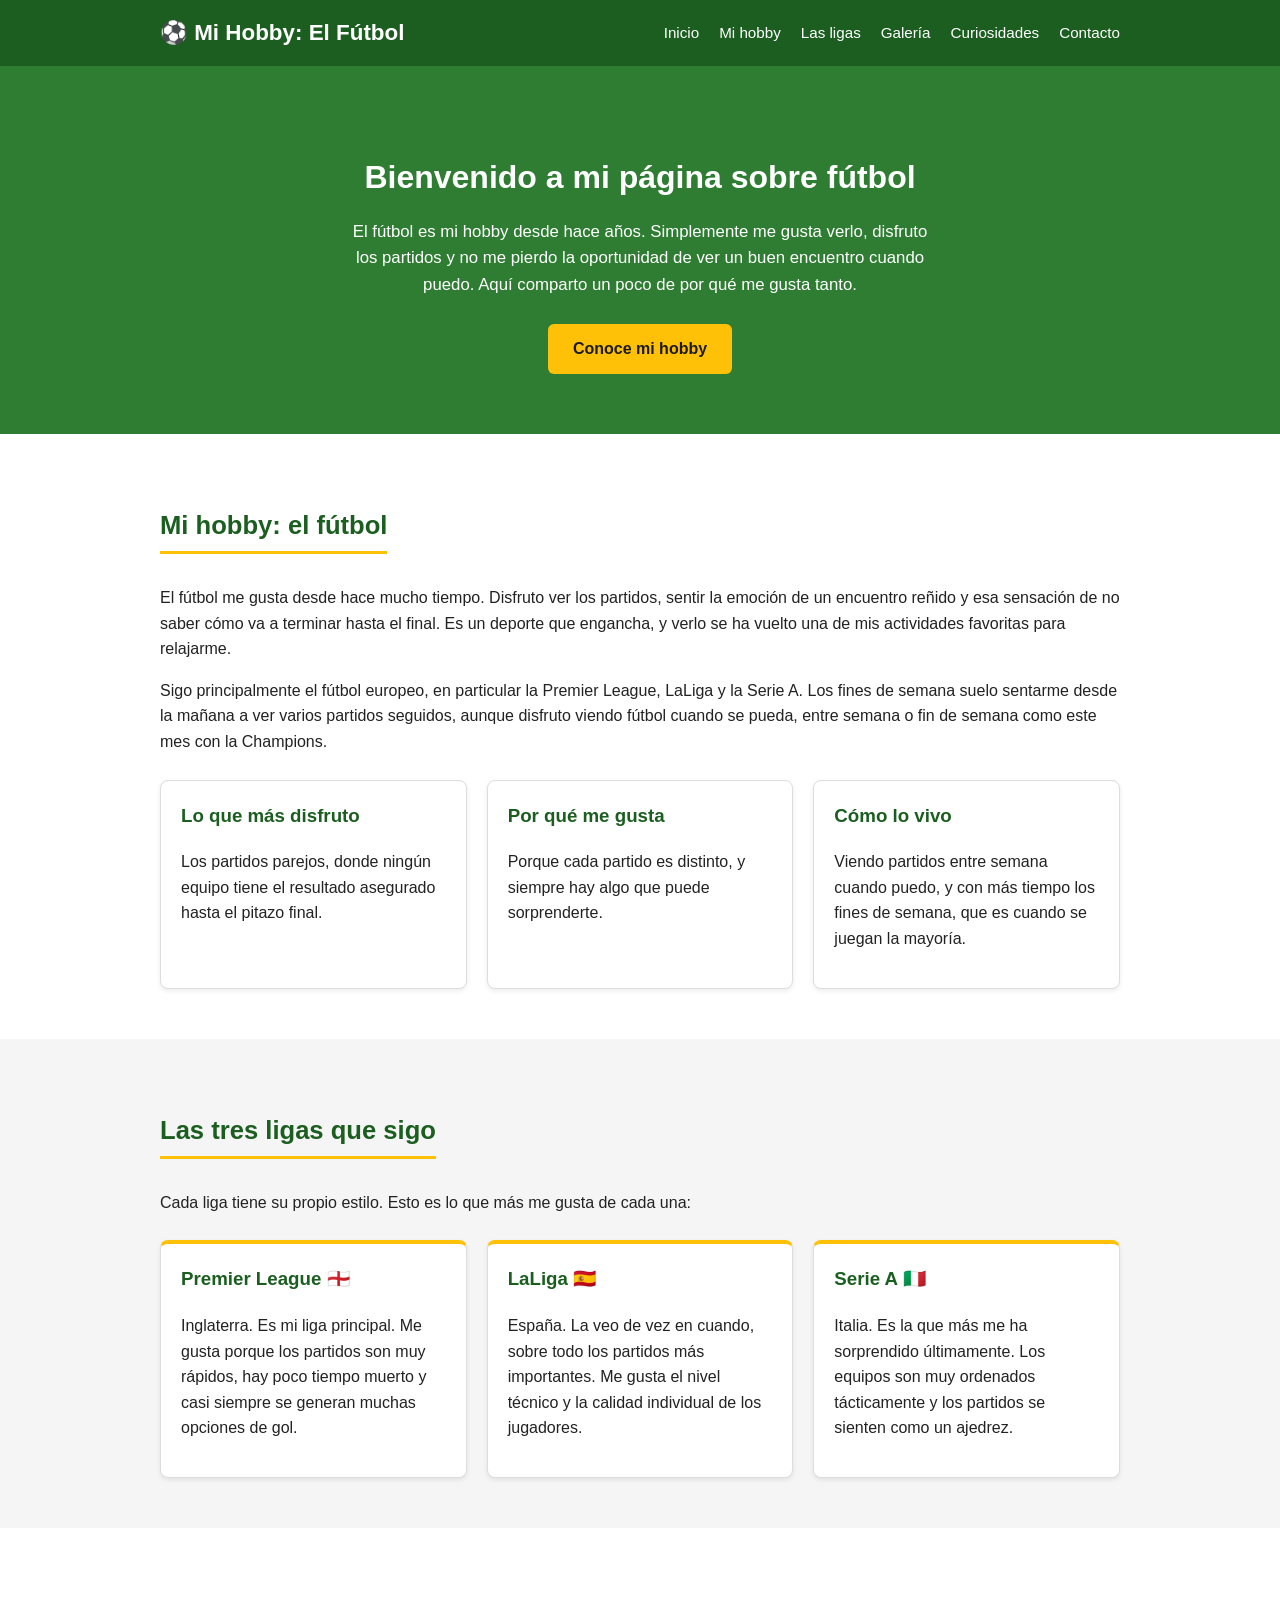
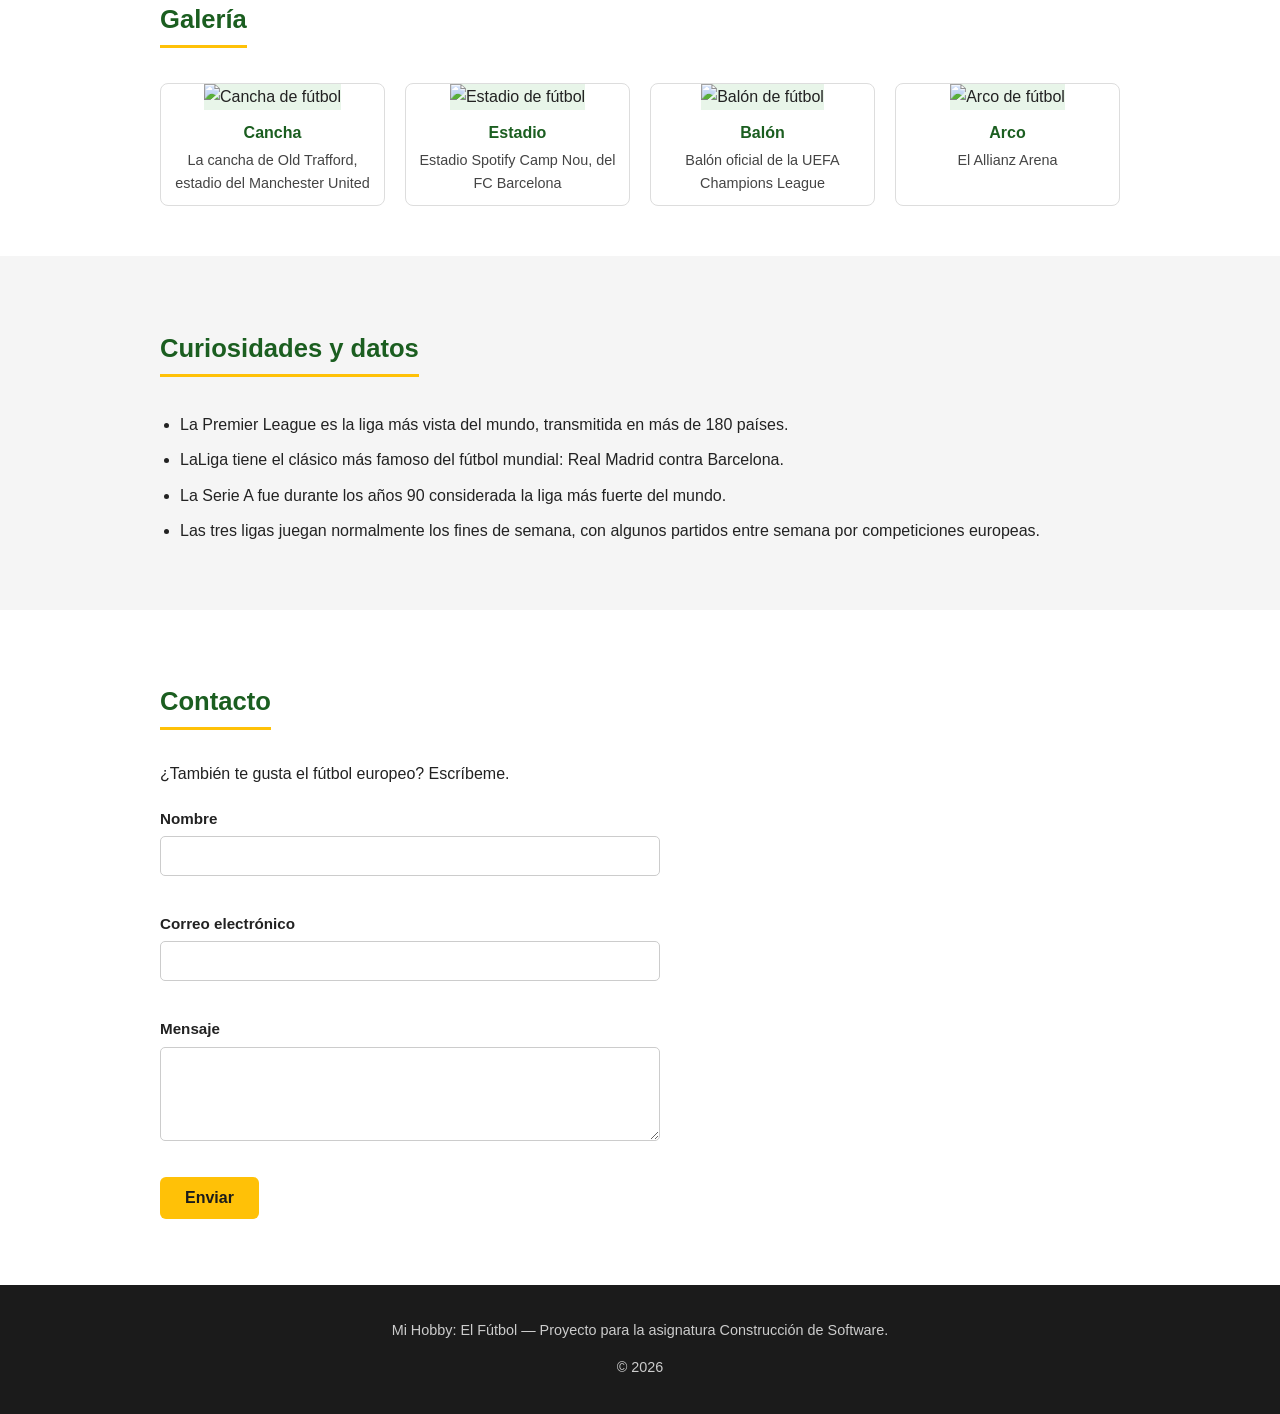
==== index.html @ f213a64f "Add files via upload" ====
<!DOCTYPE html>
<html lang="es">
<head>
<meta charset="UTF-8">
<meta name="viewport" content="width=device-width, initial-scale=1.0">
<title>Mi Hobby: El Fútbol</title>
<meta name="description" content="Una página sobre mi pasión por el fútbol: por qué me gusta, las ligas europeas que sigo y algunas curiosidades.">
<link rel="stylesheet" href="styles.css">
</head>
<body>

<header class="header">
  <div class="container header__inner">
    <h1 class="logo">⚽ Mi Hobby: El Fútbol</h1>
    <nav>
      <button class="nav-toggle" id="navToggle" aria-label="Abrir menú" aria-expanded="false">☰</button>
      <ul class="nav-links" id="navLinks">
        <li><a href="#inicio">Inicio</a></li>
        <li><a href="#hobby">Mi hobby</a></li>
        <li><a href="#ligas">Las ligas</a></li>
        <li><a href="#galeria">Galería</a></li>
        <li><a href="#curiosidades">Curiosidades</a></li>
        <li><a href="#contacto">Contacto</a></li>
      </ul>
    </nav>
  </div>
</header>

<section id="inicio" class="hero">
  <div class="container">
    <h2>Bienvenido a mi página sobre fútbol</h2>
    <p>El fútbol es mi hobby desde hace años. Simplemente me gusta verlo, disfruto los partidos y no me pierdo la oportunidad de ver un buen encuentro cuando puedo. Aquí comparto un poco de por qué me gusta tanto.</p>
    <a href="#hobby" class="btn">Conoce mi hobby</a>
  </div>
</section>

<section id="hobby" class="section">
  <div class="container">
    <h2 class="section-title">Mi hobby: el fútbol</h2>
    <p>El fútbol me gusta desde hace mucho tiempo. Disfruto ver los partidos, sentir la emoción de un encuentro reñido y esa sensación de no saber cómo va a terminar hasta el final. Es un deporte que engancha, y verlo se ha vuelto una de mis actividades favoritas para relajarme.</p>
    <p>Sigo principalmente el fútbol europeo, en particular la Premier League, LaLiga y la Serie A. Los fines de semana suelo sentarme desde la mañana a ver varios partidos seguidos, aunque disfruto viendo fútbol cuando se pueda, entre semana o fin de semana  como este mes con la Champions.</p>
    <div class="card-row">
      <div class="card">
        <h3>Lo que más disfruto</h3>
        <p>Los partidos parejos, donde ningún equipo tiene el resultado asegurado hasta el pitazo final.</p>
      </div>
      <div class="card">
        <h3>Por qué me gusta</h3>
        <p>Porque cada partido es distinto, y siempre hay algo que puede sorprenderte.</p>
      </div>
      <div class="card">
        <h3>Cómo lo vivo</h3>
        <p>Viendo partidos entre semana cuando puedo, y con más tiempo los fines de semana, que es cuando se juegan la mayoría.</p>
      </div>
    </div>
  </div>
</section>

<section id="ligas" class="section section--alt">
  <div class="container">
    <h2 class="section-title">Las tres ligas que sigo</h2>
    <p>Cada liga tiene su propio estilo. Esto es lo que más me gusta de cada una:</p>
    <div class="card-row">
      <div class="card card--liga">
        <h3>Premier League 🏴󠁧󠁢󠁥󠁮󠁧󠁿</h3>
        <p>Inglaterra. Es mi liga principal. Me gusta porque los partidos son muy rápidos, hay poco tiempo muerto y casi siempre se generan muchas opciones de gol.</p>
      </div>
      <div class="card card--liga">
        <h3>LaLiga 🇪🇸</h3>
        <p>España. La veo de vez en cuando, sobre todo los partidos más importantes. Me gusta el nivel técnico y la calidad individual de los jugadores.</p>
      </div>
      <div class="card card--liga">
        <h3>Serie A 🇮🇹</h3>
        <p>Italia. Es la que más me ha sorprendido últimamente. Los equipos son muy ordenados tácticamente y los partidos se sienten como un ajedrez.</p>
      </div>
    </div>
  </div>
</section>

<section id="galeria" class="section">
  <div class="container">
    <h2 class="section-title">Galería</h2>
    <div class="gallery">
      <figure class="gallery-item">
        <img src="images/Cancha.jpg" alt="Cancha de fútbol">
        <figcaption>
          <h3>Cancha</h3>
          <p>La cancha de Old Trafford, estadio del Manchester United</p>
        </figcaption>
      </figure>
      <figure class="gallery-item">
        <img src="images/Estadio.jpg" alt="Estadio de fútbol">
        <figcaption>
          <h3>Estadio</h3>
          <p>Estadio Spotify Camp Nou, del FC Barcelona</p>
        </figcaption>
      </figure>
      <figure class="gallery-item">
        <img src="images/Balon.jpg" alt="Balón de fútbol">
        <figcaption>
          <h3>Balón</h3>
          <p>Balón oficial de la UEFA Champions League</p>
        </figcaption>
      </figure>
      <figure class="gallery-item">
        <img src="images/Arco.jpg" alt="Arco de fútbol">
        <figcaption>
          <h3>Arco</h3>
          <p>El Allianz Arena</p>
        </figcaption>
      </figure>
    </div>
  </div>
</section>

<section id="curiosidades" class="section section--alt">
  <div class="container">
    <h2 class="section-title">Curiosidades y datos</h2>
    <ul class="lista-datos">
      <li>La Premier League es la liga más vista del mundo, transmitida en más de 180 países.</li>
      <li>LaLiga tiene el clásico más famoso del fútbol mundial: Real Madrid contra Barcelona.</li>
      <li>La Serie A fue durante los años 90 considerada la liga más fuerte del mundo.</li>
      <li>Las tres ligas juegan normalmente los fines de semana, con algunos partidos entre semana por competiciones europeas.</li>
    </ul>
  </div>
</section>

<section id="contacto" class="section">
  <div class="container">
    <h2 class="section-title">Contacto</h2>
    <p>¿También te gusta el fútbol europeo? Escríbeme.</p>
    <form id="contactForm" class="form" novalidate>
      <div class="form-group">
        <label for="nombre">Nombre</label>
        <input type="text" id="nombre" name="nombre" required minlength="2">
        <span class="error" id="error-nombre"></span>
      </div>
      <div class="form-group">
        <label for="correo">Correo electrónico</label>
        <input type="email" id="correo" name="correo" required>
        <span class="error" id="error-correo"></span>
      </div>
      <div class="form-group">
        <label for="mensaje">Mensaje</label>
        <textarea id="mensaje" name="mensaje" rows="4" required minlength="10"></textarea>
        <span class="error" id="error-mensaje"></span>
      </div>
      <button type="submit" class="btn">Enviar</button>
      <p class="form-status" id="formStatus"></p>
    </form>
  </div>
</section>

<footer class="footer">
  <div class="container">
    <p>Mi Hobby: El Fútbol — Proyecto para la asignatura Construcción de Software.</p>
    <p>© <span id="year"></span></p>
  </div>
</footer>

<script src="script.js"></script>
</body>
</html>
---- styles.css ----
/* Mi Fin de Semana Futbolero - estilos */

* {
  box-sizing: border-box;
}

body {
  margin: 0;
  font-family: Arial, Helvetica, sans-serif;
  color: #222;
  background-color: #ffffff;
  line-height: 1.6;
}

.container {
  max-width: 1000px;
  margin: 0 auto;
  padding: 0 20px;
}

/* Header */
.header {
  background-color: #1b5e20;
  color: white;
  padding: 15px 0;
}

.header__inner {
  display: flex;
  justify-content: space-between;
  align-items: center;
}

.logo {
  margin: 0;
  font-size: 1.4rem;
}

.nav-links {
  list-style: none;
  display: flex;
  gap: 20px;
  margin: 0;
  padding: 0;
}

.nav-links a {
  color: white;
  text-decoration: none;
  font-size: 0.95rem;
}

.nav-links a:hover {
  text-decoration: underline;
}

.nav-toggle {
  display: none;
  background: none;
  border: none;
  color: white;
  font-size: 1.5rem;
  cursor: pointer;
}

/* Hero */
.hero {
  background-color: #2e7d32;
  color: white;
  text-align: center;
  padding: 60px 20px;
}

.hero h2 {
  font-size: 2rem;
  margin-bottom: 15px;
}

.hero p {
  max-width: 600px;
  margin: 0 auto 25px;
  font-size: 1.05rem;
}

/* Botón */
.btn {
  display: inline-block;
  background-color: #ffc107;
  color: #1b1b1b;
  padding: 12px 25px;
  border: none;
  border-radius: 6px;
  font-size: 1rem;
  font-weight: bold;
  text-decoration: none;
  cursor: pointer;
}

.btn:hover {
  background-color: #ffca2c;
}

/* Secciones */
.section {
  padding: 50px 0;
}

.section--alt {
  background-color: #f5f5f5;
}

.section-title {
  font-size: 1.6rem;
  margin-bottom: 15px;
  color: #1b5e20;
  border-bottom: 3px solid #ffc107;
  display: inline-block;
  padding-bottom: 5px;
}

.section-note {
  color: #666;
  font-size: 0.9rem;
}

/* Tarjetas */
.card-row {
  display: flex;
  flex-wrap: wrap;
  gap: 20px;
  margin-top: 25px;
}

.card {
  background: white;
  border: 1px solid #ddd;
  border-radius: 8px;
  padding: 20px;
  flex: 1 1 250px;
  box-shadow: 0 2px 5px rgba(0,0,0,0.08);
}

.card h3 {
  margin-top: 0;
  color: #1b5e20;
}

.card--liga {
  border-top: 4px solid #ffc107;
}

/* Galería */
.gallery {
  display: grid;
  grid-template-columns: repeat(auto-fit, minmax(200px, 1fr));
  gap: 20px;
  margin-top: 20px;
}

.gallery figure {
  margin: 0;
  background: white;
  border: 1px solid #ddd;
  border-radius: 8px;
  overflow: hidden;
  text-align: center;
}

.gallery img {
  width: 100%;
  height: 160px;
  object-fit: cover;
  background-color: #e8f5e9;
  transition: transform 0.35s ease;
}

.gallery figure:hover img {
  transform: scale(1.06);
}

.gallery figcaption h3 {
  margin: 0 0 4px;
  font-size: 1rem;
  color: #1b5e20;
}

.gallery figcaption p {
  margin: 0;
}

/* Animación mínima: las tarjetas aparecen suavemente al hacer scroll */
.gallery-item {
  opacity: 0;
  transform: translateY(16px);
  transition: opacity 0.5s ease, transform 0.5s ease;
}

.gallery-item.is-visible {
  opacity: 1;
  transform: translateY(0);
}

.gallery figcaption {
  padding: 10px;
  font-size: 0.9rem;
  color: #444;
}

/* Lista de datos */
.lista-datos {
  margin-top: 20px;
  padding-left: 20px;
}

.lista-datos li {
  margin-bottom: 10px;
}

/* Formulario */
.form {
  max-width: 500px;
  margin-top: 20px;
}

.form-group {
  margin-bottom: 18px;
  display: flex;
  flex-direction: column;
}

.form-group label {
  margin-bottom: 5px;
  font-weight: bold;
  font-size: 0.95rem;
}

.form-group input,
.form-group textarea {
  padding: 10px;
  border: 1px solid #ccc;
  border-radius: 5px;
  font-family: inherit;
  font-size: 1rem;
}

.form-group input:focus,
.form-group textarea:focus {
  outline: 2px solid #2e7d32;
  border-color: #2e7d32;
}

.error {
  color: #c62828;
  font-size: 0.85rem;
  min-height: 18px;
}

.form-status {
  margin-top: 10px;
  font-weight: bold;
}

.form-status.success {
  color: #1b5e20;
}

/* Footer */
.footer {
  background-color: #1b1b1b;
  color: #ccc;
  text-align: center;
  padding: 20px 0;
  font-size: 0.9rem;
}

/* Responsive */
@media (max-width: 700px) {
  .nav-toggle {
    display: block;
  }

  .nav-links {
    display: none;
    flex-direction: column;
    position: absolute;
    top: 60px;
    right: 20px;
    background-color: #1b5e20;
    padding: 15px;
    border-radius: 6px;
  }

  .nav-links.show {
    display: flex;
  }

  .header__inner {
    position: relative;
  }
}
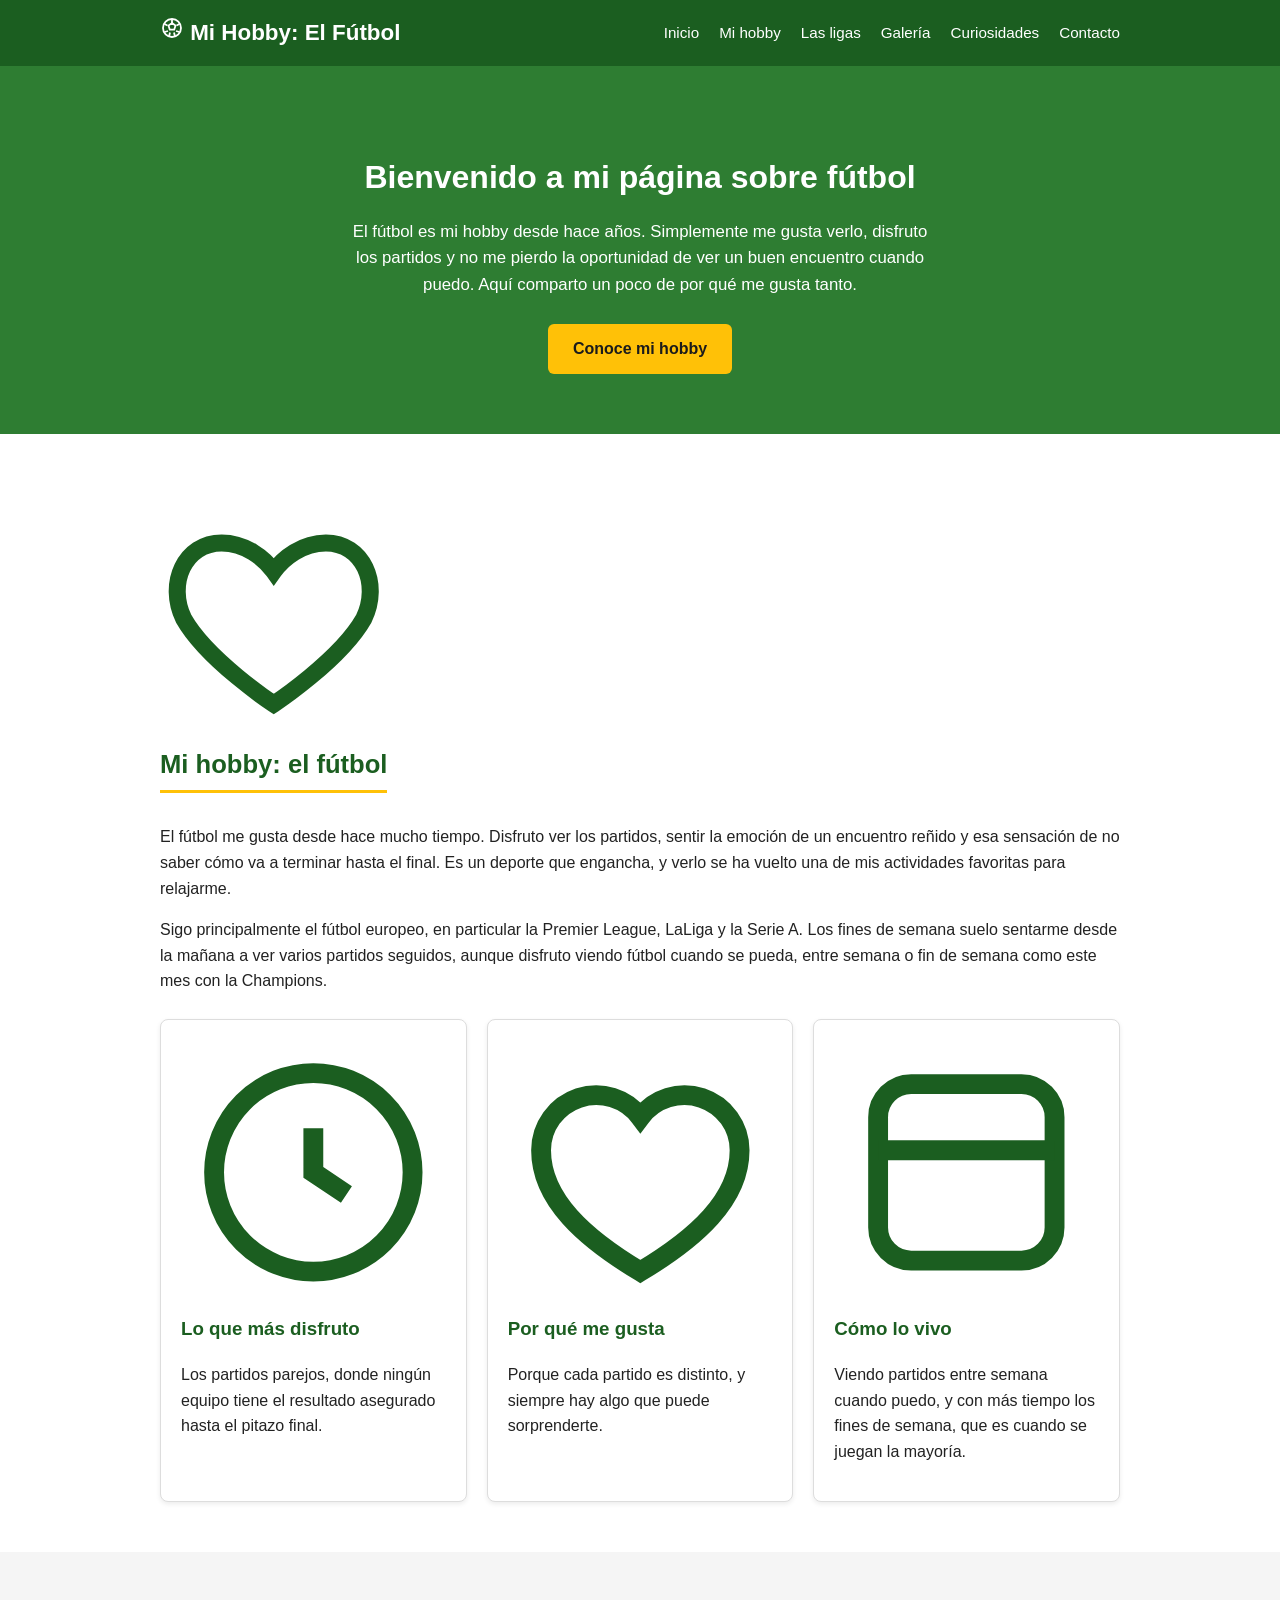
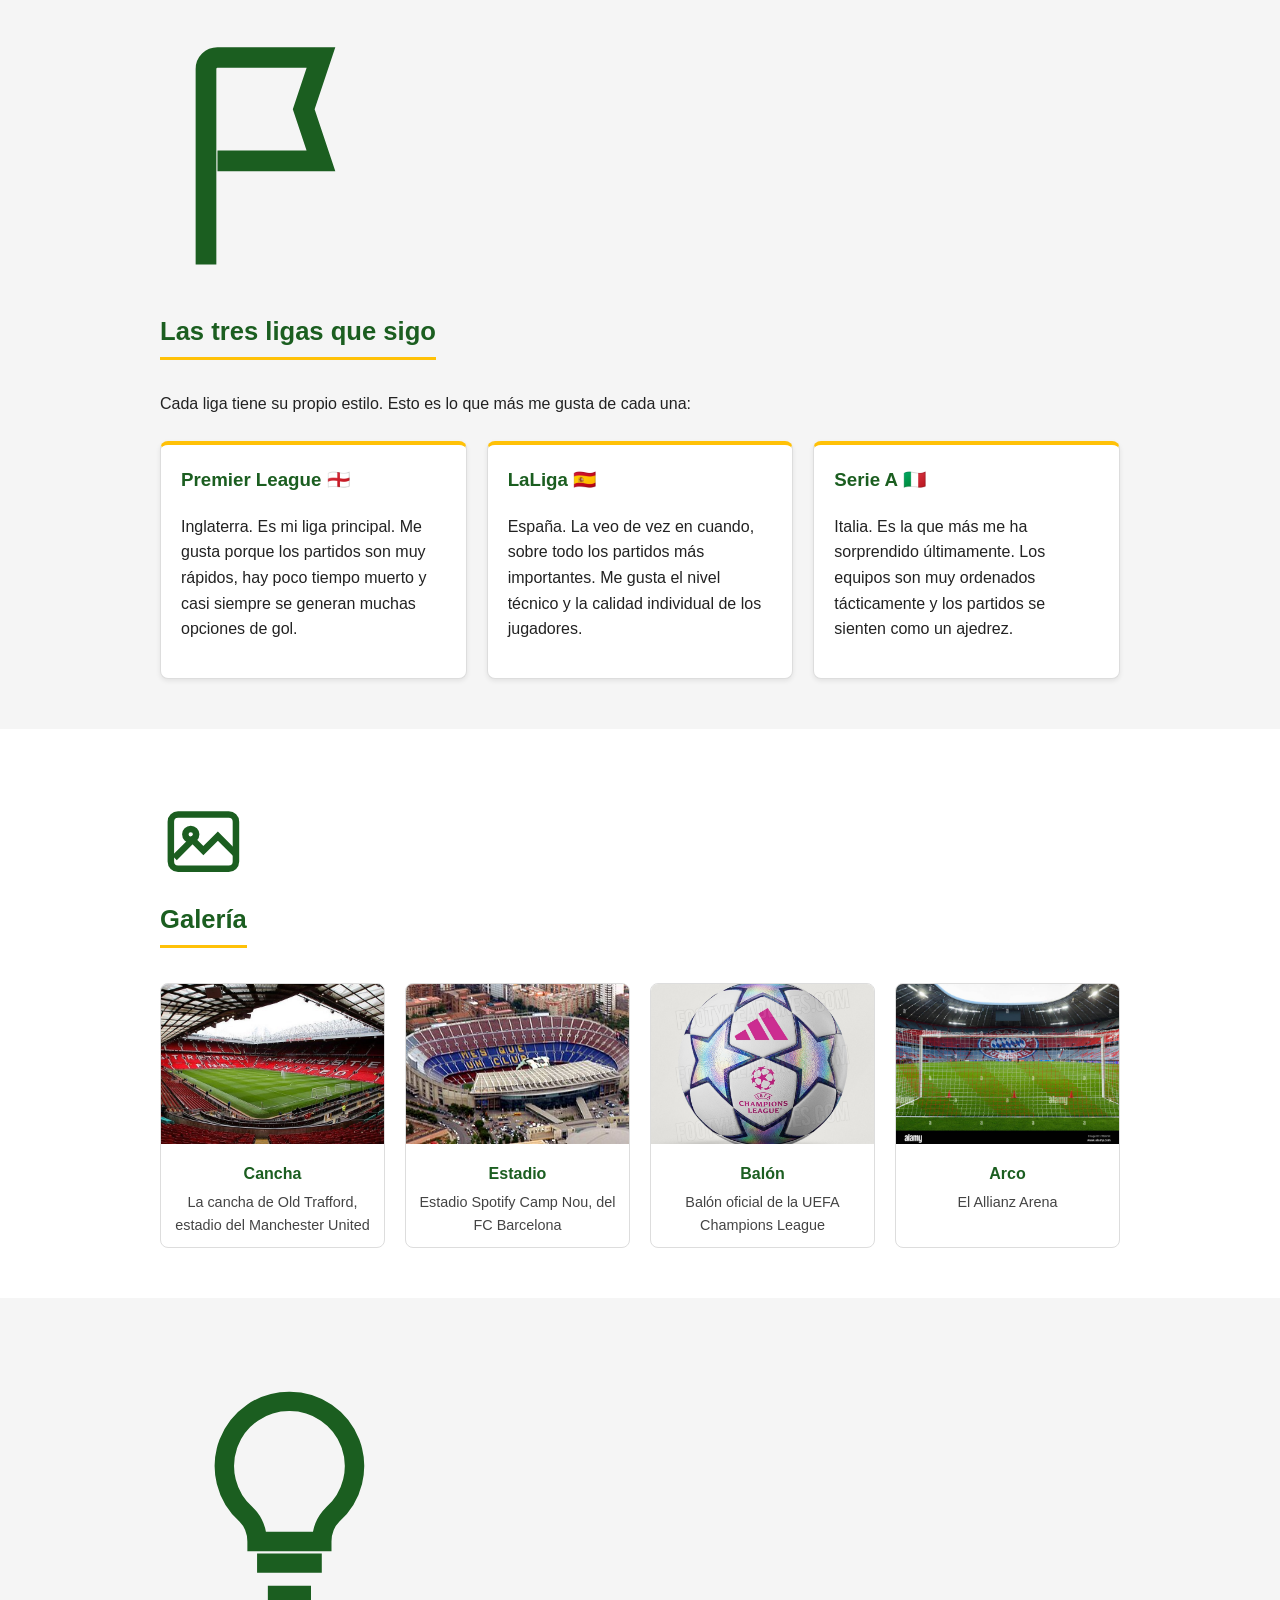
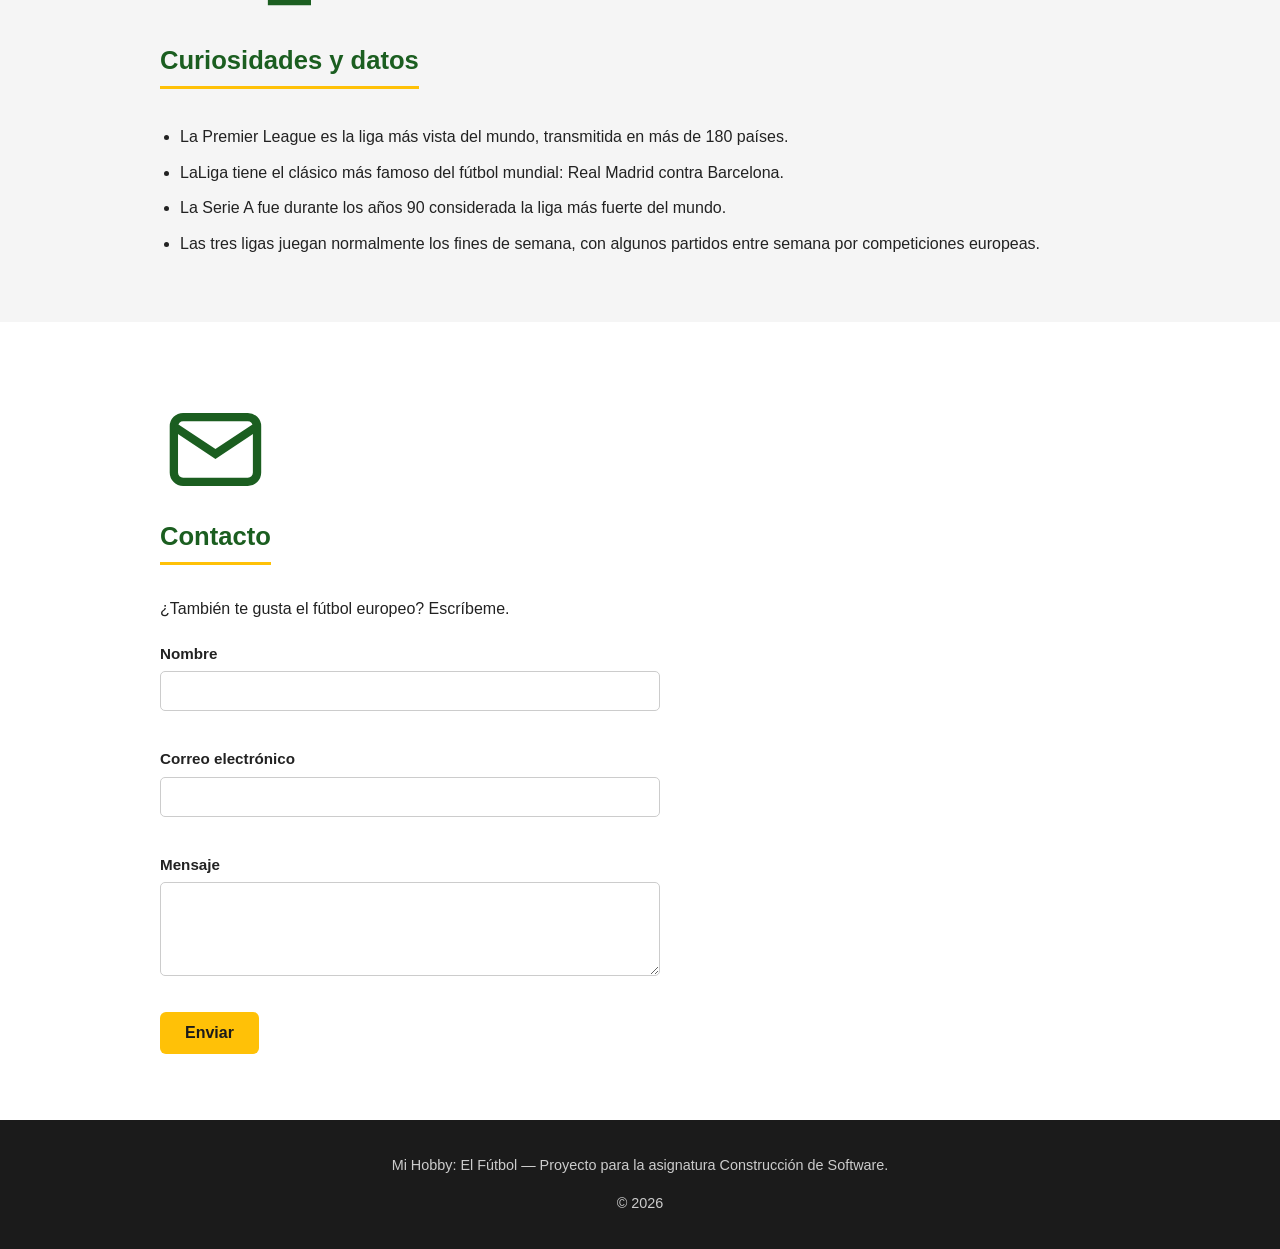
==== commit 27ded70a: "Update index.html" ====
--- a/index.html
+++ b/index.html
@@ -5,13 +5,23 @@
 <meta name="viewport" content="width=device-width, initial-scale=1.0">
 <title>Mi Hobby: El Fútbol</title>
 <meta name="description" content="Una página sobre mi pasión por el fútbol: por qué me gusta, las ligas europeas que sigo y algunas curiosidades.">
+<link rel="preconnect" href="https://fonts.googleapis.com">
+<link rel="preconnect" href="https://fonts.gstatic.com" crossorigin>
+<link href="https://fonts.googleapis.com/css2?family=Poppins:wght@500;600&family=Inter:wght@400;500;600&display=swap" rel="stylesheet">
 <link rel="stylesheet" href="styles.css">
 </head>
 <body>
 
 <header class="header">
   <div class="container header__inner">
-    <h1 class="logo">⚽ Mi Hobby: El Fútbol</h1>
+    <h1 class="logo">
+      <svg xmlns="http://www.w3.org/2000/svg" viewBox="0 0 24 24" width="24" height="24" fill="none" stroke="currentColor" stroke-width="1.8">
+        <circle cx="12" cy="12" r="9"/>
+        <path d="M12 7l3.5 2.6-1.3 4.1H9.8L8.5 9.6 12 7z"/>
+        <path d="M12 3v4M4.5 8l3 1.5M4.5 16l3.5-1M19.5 8l-3 1.5M19.5 16l-3.5-1M9 20.5l1-4M15 20.5l-1-4"/>
+      </svg>
+      Mi Hobby: El Fútbol
+    </h1>
     <nav>
       <button class="nav-toggle" id="navToggle" aria-label="Abrir menú" aria-expanded="false">☰</button>
       <ul class="nav-links" id="navLinks">
@@ -36,20 +46,20 @@
 
 <section id="hobby" class="section">
   <div class="container">
-    <h2 class="section-title">Mi hobby: el fútbol</h2>
+    <h2 class="section-title"><svg viewBox="0 0 24 24" fill="none" stroke="currentColor" stroke-width="1.8"><path d="M12 21s-7-4.6-9.5-9C.7 8.3 2.6 4 6.5 4 9 4 11 5.6 12 7c1-1.4 3-3 5.5-3 3.9 0 5.8 4.3 4 8-2.5 4.4-9.5 9-9.5 9z"/></svg>Mi hobby: el fútbol</h2>
     <p>El fútbol me gusta desde hace mucho tiempo. Disfruto ver los partidos, sentir la emoción de un encuentro reñido y esa sensación de no saber cómo va a terminar hasta el final. Es un deporte que engancha, y verlo se ha vuelto una de mis actividades favoritas para relajarme.</p>
     <p>Sigo principalmente el fútbol europeo, en particular la Premier League, LaLiga y la Serie A. Los fines de semana suelo sentarme desde la mañana a ver varios partidos seguidos, aunque disfruto viendo fútbol cuando se pueda, entre semana o fin de semana  como este mes con la Champions.</p>
     <div class="card-row">
-      <div class="card">
-        <h3>Lo que más disfruto</h3>
+      <div class="card reveal">
+        <h3><svg viewBox="0 0 24 24" fill="none" stroke="currentColor" stroke-width="1.8"><circle cx="12" cy="12" r="9"/><path d="M12 8v4l3 2"/></svg>Lo que más disfruto</h3>
         <p>Los partidos parejos, donde ningún equipo tiene el resultado asegurado hasta el pitazo final.</p>
       </div>
-      <div class="card">
-        <h3>Por qué me gusta</h3>
+      <div class="card reveal">
+        <h3><svg viewBox="0 0 24 24" fill="none" stroke="currentColor" stroke-width="1.8"><path d="M12 21c-5-3-9-6.5-9-11a5 5 0 0 1 9-3 5 5 0 0 1 9 3c0 4.5-4 8-9 11z"/></svg>Por qué me gusta</h3>
         <p>Porque cada partido es distinto, y siempre hay algo que puede sorprenderte.</p>
       </div>
-      <div class="card">
-        <h3>Cómo lo vivo</h3>
+      <div class="card reveal">
+        <h3><svg viewBox="0 0 24 24" fill="none" stroke="currentColor" stroke-width="1.8"><rect x="4" y="4" width="16" height="16" rx="3"/><path d="M4 10h16"/></svg>Cómo lo vivo</h3>
         <p>Viendo partidos entre semana cuando puedo, y con más tiempo los fines de semana, que es cuando se juegan la mayoría.</p>
       </div>
     </div>
@@ -58,18 +68,18 @@
 
 <section id="ligas" class="section section--alt">
   <div class="container">
-    <h2 class="section-title">Las tres ligas que sigo</h2>
+    <h2 class="section-title"><svg viewBox="0 0 24 24" fill="none" stroke="currentColor" stroke-width="1.8"><path d="M4 21V4a1 1 0 0 1 1-1h9l-1.5 4.5L14 12H5"/></svg>Las tres ligas que sigo</h2>
     <p>Cada liga tiene su propio estilo. Esto es lo que más me gusta de cada una:</p>
     <div class="card-row">
-      <div class="card card--liga">
+      <div class="card card--liga reveal">
         <h3>Premier League 🏴󠁧󠁢󠁥󠁮󠁧󠁿</h3>
         <p>Inglaterra. Es mi liga principal. Me gusta porque los partidos son muy rápidos, hay poco tiempo muerto y casi siempre se generan muchas opciones de gol.</p>
       </div>
-      <div class="card card--liga">
+      <div class="card card--liga reveal">
         <h3>LaLiga 🇪🇸</h3>
         <p>España. La veo de vez en cuando, sobre todo los partidos más importantes. Me gusta el nivel técnico y la calidad individual de los jugadores.</p>
       </div>
-      <div class="card card--liga">
+      <div class="card card--liga reveal">
         <h3>Serie A 🇮🇹</h3>
         <p>Italia. Es la que más me ha sorprendido últimamente. Los equipos son muy ordenados tácticamente y los partidos se sienten como un ajedrez.</p>
       </div>
@@ -79,7 +89,7 @@
 
 <section id="galeria" class="section">
   <div class="container">
-    <h2 class="section-title">Galería</h2>
+    <h2 class="section-title"><svg viewBox="0 0 24 24" fill="none" stroke="currentColor" stroke-width="1.8"><rect x="3" y="4" width="18" height="15" rx="2"/><circle cx="8.5" cy="9.5" r="1.5"/><path d="M21 15l-5-5-4 4-3-3-5 5"/></svg>Galería</h2>
     <div class="gallery">
       <figure class="gallery-item">
         <img src="images/Cancha.jpg" alt="Cancha de fútbol">
@@ -115,7 +125,7 @@
 
 <section id="curiosidades" class="section section--alt">
   <div class="container">
-    <h2 class="section-title">Curiosidades y datos</h2>
+    <h2 class="section-title"><svg viewBox="0 0 24 24" fill="none" stroke="currentColor" stroke-width="1.8"><path d="M9 18h6M10 21h4M12 3a6 6 0 0 0-4 10.5c.6.6 1 1.4 1 2.5h6c0-1.1.4-1.9 1-2.5A6 6 0 0 0 12 3z"/></svg>Curiosidades y datos</h2>
     <ul class="lista-datos">
       <li>La Premier League es la liga más vista del mundo, transmitida en más de 180 países.</li>
       <li>LaLiga tiene el clásico más famoso del fútbol mundial: Real Madrid contra Barcelona.</li>
@@ -127,7 +137,7 @@
 
 <section id="contacto" class="section">
   <div class="container">
-    <h2 class="section-title">Contacto</h2>
+    <h2 class="section-title"><svg viewBox="0 0 24 24" fill="none" stroke="currentColor" stroke-width="1.8"><rect x="3" y="5" width="18" height="14" rx="2"/><path d="M3 7l9 6 9-6"/></svg>Contacto</h2>
     <p>¿También te gusta el fútbol europeo? Escríbeme.</p>
     <form id="contactForm" class="form" novalidate>
       <div class="form-group">
